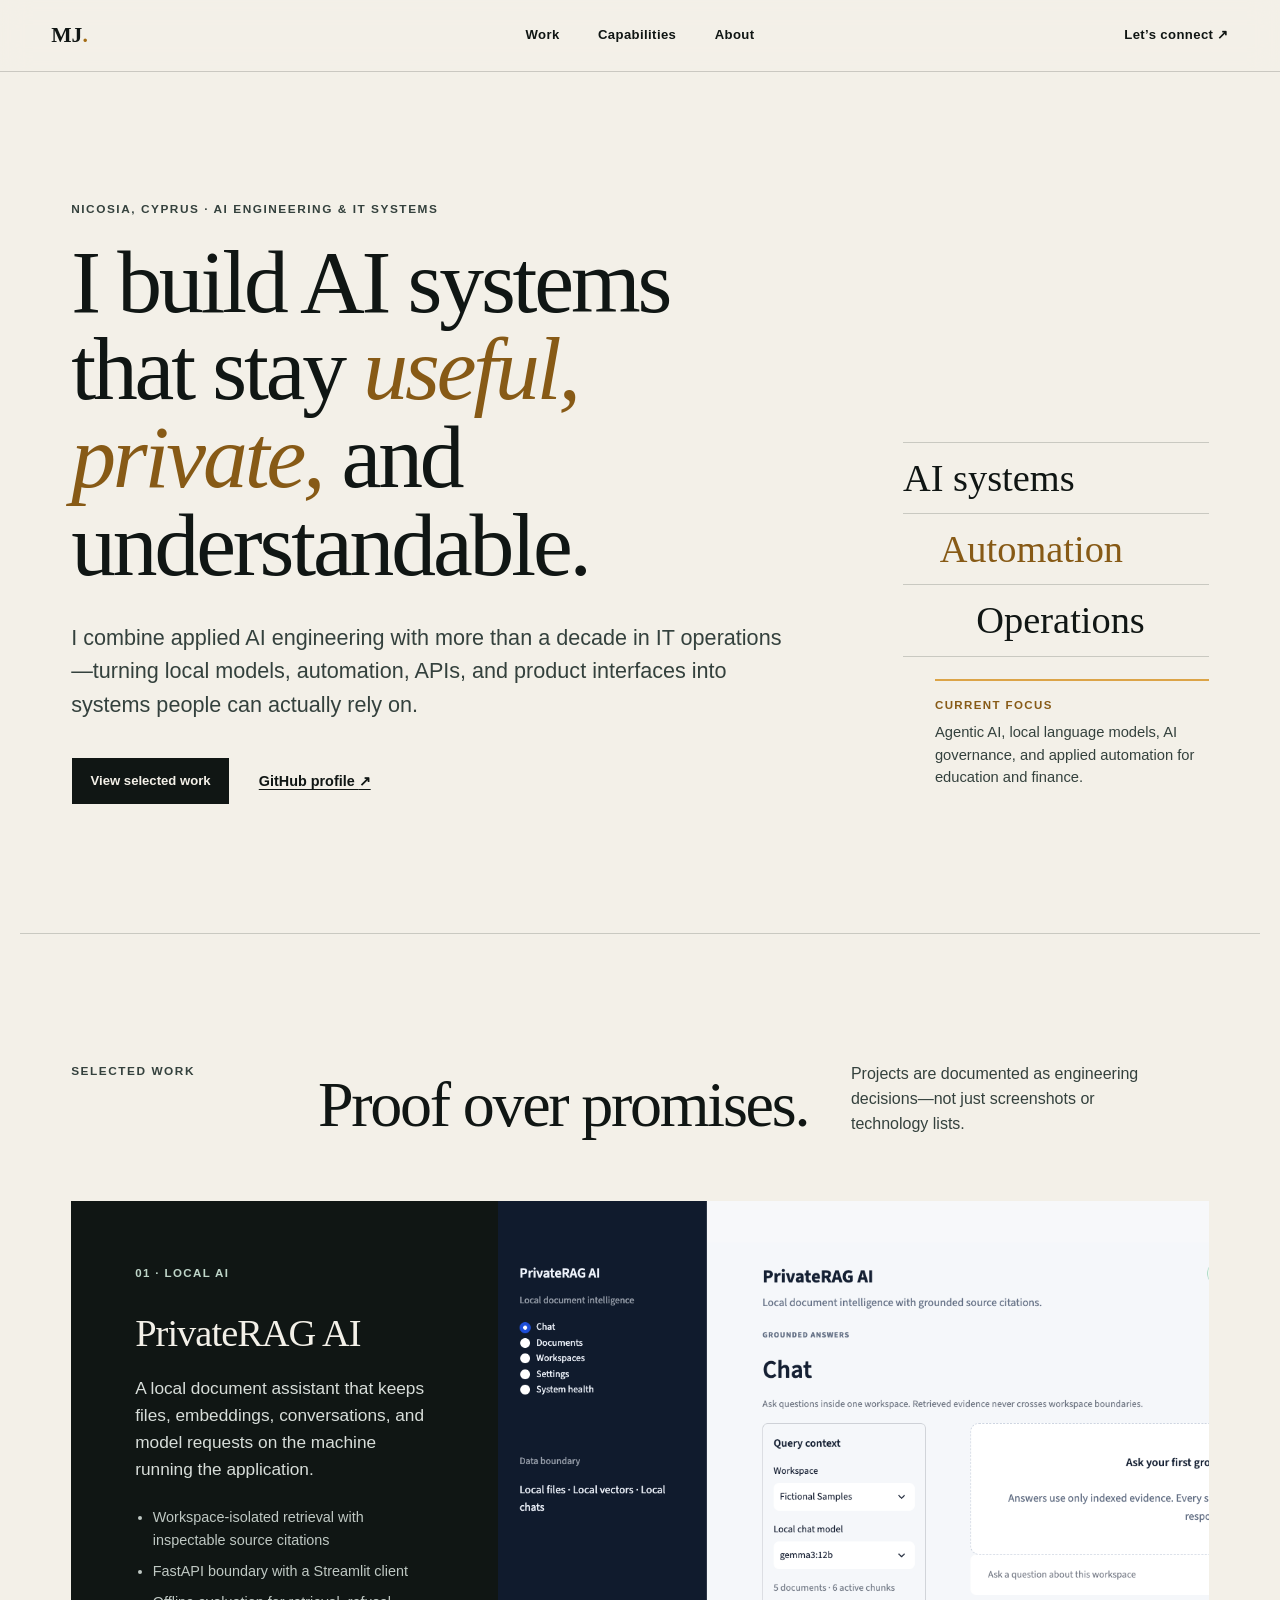
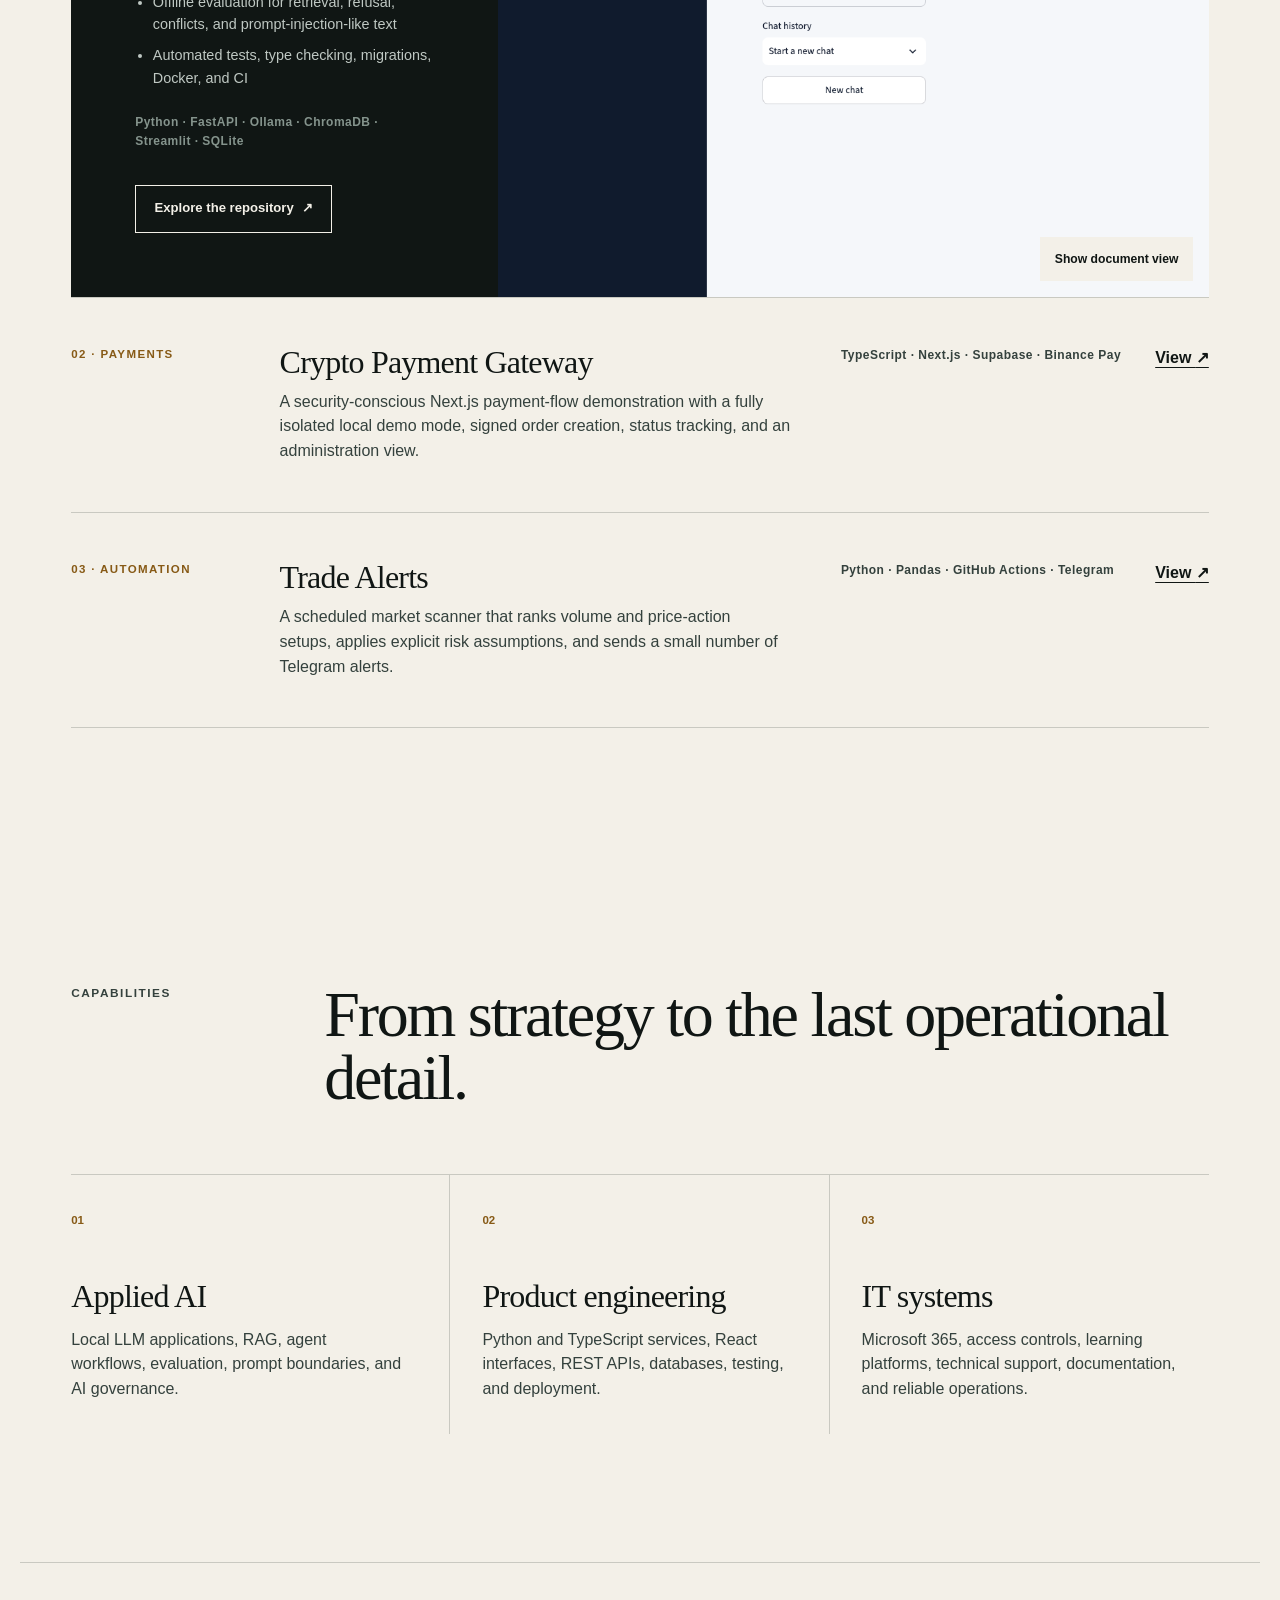
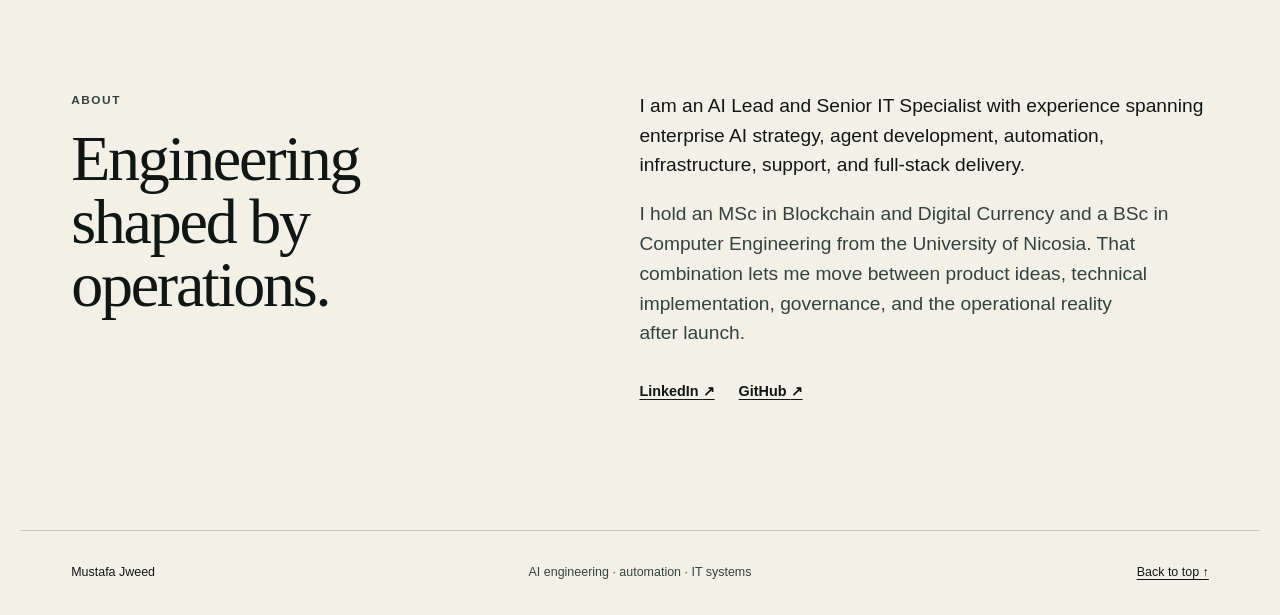
==== index.html @ 23b75ec5 "feat: launch AI engineering portfolio" ====
<!DOCTYPE html>
<html lang="en">
<head>
  <meta charset="utf-8">
  <meta name="viewport" content="width=device-width, initial-scale=1">
  <meta name="description" content="Mustafa Jweed builds private AI systems, workflow automation, and full-stack products from Nicosia, Cyprus.">
  <meta name="theme-color" content="#101614">
  <meta property="og:title" content="Mustafa Jweed — AI Engineer &amp; IT Systems Specialist">
  <meta property="og:description" content="Private AI systems, workflow automation, and dependable full-stack products.">
  <meta property="og:type" content="website">
  <meta property="og:url" content="https://itstofi.github.io/">
  <meta property="og:image" content="https://itstofi.github.io/assets/social-preview.png">
  <meta property="og:image:width" content="1200">
  <meta property="og:image:height" content="630">
  <meta property="og:image:alt" content="Mustafa Jweed portfolio introduction">
  <meta name="twitter:card" content="summary_large_image">
  <meta name="twitter:title" content="Mustafa Jweed — AI Engineer &amp; IT Systems Specialist">
  <meta name="twitter:description" content="Private AI systems, workflow automation, and dependable full-stack products.">
  <link rel="canonical" href="https://itstofi.github.io/">
  <title>Mustafa Jweed — AI Engineer &amp; IT Systems Specialist</title>
  <link rel="icon" href="assets/favicon.svg" type="image/svg+xml">
  <link rel="stylesheet" href="styles.css">
  <script src="script.js" defer></script>
</head>
<body>
  <a class="skip-link" href="#main">Skip to content</a>
  <header class="site-header" data-header>
    <a class="wordmark" href="#top" aria-label="MJ. — Mustafa Jweed, home">MJ<span>.</span></a>
    <nav aria-label="Primary navigation">
      <a href="#work">Work</a>
      <a href="#capabilities">Capabilities</a>
      <a href="#about">About</a>
    </nav>
    <a class="header-contact" href="https://www.linkedin.com/in/mustafajweed" target="_blank" rel="noreferrer">Let’s connect <span aria-hidden="true">↗</span></a>
  </header>

  <main id="main">
    <section class="hero" id="top" aria-labelledby="hero-title">
      <div class="hero-copy">
        <p class="eyebrow">Nicosia, Cyprus · AI engineering &amp; IT systems</p>
        <h1 id="hero-title">I build AI systems that stay <em>useful, private,</em> and understandable.</h1>
        <p class="hero-lede">I combine applied AI engineering with more than a decade in IT operations—turning local models, automation, APIs, and product interfaces into systems people can actually rely on.</p>
        <div class="hero-actions">
          <a class="button button-primary" href="#work">View selected work</a>
          <a class="text-link" href="https://github.com/itstofi" target="_blank" rel="noreferrer">GitHub profile <span aria-hidden="true">↗</span></a>
        </div>
      </div>
      <aside class="hero-aside" aria-label="Current focus">
        <div class="hero-mark" aria-hidden="true">
          <span>AI systems</span>
          <span>Automation</span>
          <span>Operations</span>
        </div>
        <div class="focus-copy">
          <p class="aside-label">Current focus</p>
          <p>Agentic AI, local language models, AI governance, and applied automation for education and finance.</p>
        </div>
      </aside>
    </section>

    <section class="work" id="work" aria-labelledby="work-title">
      <div class="section-heading">
        <p class="eyebrow">Selected work</p>
        <h2 id="work-title">Proof over promises.</h2>
        <p>Projects are documented as engineering decisions—not just screenshots or technology lists.</p>
      </div>

      <article class="featured-project">
        <div class="project-copy">
          <p class="project-index">01 · Local AI</p>
          <h3>PrivateRAG AI</h3>
          <p class="project-summary">A local document assistant that keeps files, embeddings, conversations, and model requests on the machine running the application.</p>
          <ul class="project-points">
            <li>Workspace-isolated retrieval with inspectable source citations</li>
            <li>FastAPI boundary with a Streamlit client</li>
            <li>Offline evaluation for retrieval, refusal, conflicts, and prompt-injection-like text</li>
            <li>Automated tests, type checking, migrations, Docker, and CI</li>
          </ul>
          <p class="stack">Python · FastAPI · Ollama · ChromaDB · Streamlit · SQLite</p>
          <a class="button button-light" href="https://github.com/itstofi/PrivateRAG-AI" target="_blank" rel="noreferrer">Explore the repository <span aria-hidden="true">↗</span></a>
        </div>
        <div class="project-visual">
          <img src="assets/private-rag-workspaces.png" alt="PrivateRAG AI workspace interface showing local status and indexed documents" width="1440" height="1000">
          <button class="visual-toggle" type="button" data-visual-toggle aria-pressed="false">Show document view</button>
        </div>
      </article>

      <div class="project-list">
        <article class="project-row">
          <p class="project-index">02 · Payments</p>
          <div>
            <h3>Crypto Payment Gateway</h3>
            <p>A security-conscious Next.js payment-flow demonstration with a fully isolated local demo mode, signed order creation, status tracking, and an administration view.</p>
          </div>
          <p class="stack">TypeScript · Next.js · Supabase · Binance Pay</p>
          <a href="https://github.com/itstofi/crypto-payment-gateway" target="_blank" rel="noreferrer" aria-label="View Crypto Payment Gateway on GitHub">View <span aria-hidden="true">↗</span></a>
        </article>
        <article class="project-row">
          <p class="project-index">03 · Automation</p>
          <div>
            <h3>Trade Alerts</h3>
            <p>A scheduled market scanner that ranks volume and price-action setups, applies explicit risk assumptions, and sends a small number of Telegram alerts.</p>
          </div>
          <p class="stack">Python · Pandas · GitHub Actions · Telegram</p>
          <a href="https://github.com/itstofi/trade-alerts" target="_blank" rel="noreferrer" aria-label="View Trade Alerts on GitHub">View <span aria-hidden="true">↗</span></a>
        </article>
      </div>
    </section>

    <section class="capabilities" id="capabilities" aria-labelledby="capabilities-title">
      <div class="section-heading">
        <p class="eyebrow">Capabilities</p>
        <h2 id="capabilities-title">From strategy to the last operational detail.</h2>
      </div>
      <div class="capability-columns">
        <div>
          <span>01</span>
          <h3>Applied AI</h3>
          <p>Local LLM applications, RAG, agent workflows, evaluation, prompt boundaries, and AI governance.</p>
        </div>
        <div>
          <span>02</span>
          <h3>Product engineering</h3>
          <p>Python and TypeScript services, React interfaces, REST APIs, databases, testing, and deployment.</p>
        </div>
        <div>
          <span>03</span>
          <h3>IT systems</h3>
          <p>Microsoft 365, access controls, learning platforms, technical support, documentation, and reliable operations.</p>
        </div>
      </div>
    </section>

    <section class="about" id="about" aria-labelledby="about-title">
      <div>
        <p class="eyebrow">About</p>
        <h2 id="about-title">Engineering shaped by operations.</h2>
      </div>
      <div class="about-copy">
        <p>I am an AI Lead and Senior IT Specialist with experience spanning enterprise AI strategy, agent development, automation, infrastructure, support, and full-stack delivery.</p>
        <p>I hold an MSc in Blockchain and Digital Currency and a BSc in Computer Engineering from the University of Nicosia. That combination lets me move between product ideas, technical implementation, governance, and the operational reality after launch.</p>
        <div class="about-links">
          <a href="https://www.linkedin.com/in/mustafajweed" target="_blank" rel="noreferrer">LinkedIn <span aria-hidden="true">↗</span></a>
          <a href="https://github.com/itstofi" target="_blank" rel="noreferrer">GitHub <span aria-hidden="true">↗</span></a>
        </div>
      </div>
    </section>
  </main>

  <footer>
    <p>Mustafa Jweed</p>
    <p>AI engineering · automation · IT systems</p>
    <a href="#top">Back to top ↑</a>
  </footer>
</body>
</html>
---- styles.css ----
:root {
  --ink: #101614;
  --ink-soft: #34413d;
  --paper: #f3f0e8;
  --paper-deep: #e7e1d4;
  --accent: #dca447;
  --mint: #bed5c8;
  --line: rgba(16, 22, 20, 0.18);
  --serif: Charter, "Iowan Old Style", "Palatino Linotype", Georgia, serif;
  --sans: "Avenir Next", Avenir, "Segoe UI", sans-serif;
  --max: 1240px;
  --pad: clamp(1.25rem, 4vw, 4rem);
}

* { box-sizing: border-box; }
html { scroll-behavior: smooth; }
body {
  margin: 0;
  color: var(--ink);
  background: var(--paper);
  font-family: var(--sans);
  font-size: 16px;
  line-height: 1.55;
  -webkit-font-smoothing: antialiased;
}
img { display: block; max-width: 100%; }
a { color: inherit; text-underline-offset: 0.22em; }
button, a { -webkit-tap-highlight-color: transparent; }
:focus-visible { outline: 3px solid var(--accent); outline-offset: 4px; }

.skip-link {
  position: fixed;
  left: 1rem;
  top: -5rem;
  z-index: 100;
  padding: 0.8rem 1rem;
  background: var(--paper);
  border: 2px solid var(--ink);
}
.skip-link:focus { top: 1rem; }

.site-header {
  position: sticky;
  top: 0;
  z-index: 20;
  width: 100%;
  min-height: 72px;
  display: grid;
  grid-template-columns: 1fr auto 1fr;
  align-items: center;
  gap: 2rem;
  padding: 0 var(--pad);
  background: color-mix(in srgb, var(--paper) 92%, transparent);
  border-bottom: 1px solid var(--line);
  backdrop-filter: blur(14px);
  transition: box-shadow 180ms ease;
}
.site-header.is-scrolled { box-shadow: 0 8px 28px rgba(16, 22, 20, 0.08); }
.wordmark {
  justify-self: start;
  font-family: var(--serif);
  font-size: 1.35rem;
  font-weight: 700;
  text-decoration: none;
}
.wordmark span { color: #a36b13; }
.site-header nav { display: flex; gap: clamp(1rem, 3vw, 2.5rem); }
.site-header nav a, .header-contact {
  font-size: 0.82rem;
  font-weight: 650;
  letter-spacing: 0.03em;
  text-decoration: none;
}
.site-header nav a:hover, .header-contact:hover { text-decoration: underline; }
.header-contact { justify-self: end; }

main { overflow: hidden; }
.hero, .work, .capabilities, .about, footer {
  width: min(100%, var(--max));
  margin-inline: auto;
  padding-inline: var(--pad);
}
.hero {
  min-height: calc(100vh - 72px);
  display: grid;
  grid-template-columns: minmax(0, 1.55fr) minmax(280px, 0.65fr);
  gap: clamp(3rem, 8vw, 8rem);
  align-items: center;
  padding-block: clamp(5rem, 10vw, 9rem);
}
.eyebrow {
  margin: 0 0 1.2rem;
  color: var(--ink-soft);
  font-size: 0.74rem;
  font-weight: 700;
  letter-spacing: 0.13em;
  text-transform: uppercase;
}
h1, h2, h3, p { text-wrap: pretty; }
h1, h2 {
  margin: 0;
  font-family: var(--serif);
  font-weight: 500;
  letter-spacing: -0.035em;
  line-height: 0.98;
}
h1 { max-width: 920px; font-size: clamp(3.25rem, 7vw, 7rem); }
h1 em { color: #875a16; font-weight: 500; }
.hero-lede {
  max-width: 720px;
  margin: 2rem 0 0;
  color: var(--ink-soft);
  font-size: clamp(1.08rem, 2vw, 1.35rem);
}
.hero-actions { display: flex; align-items: center; gap: 1.8rem; margin-top: 2.25rem; }
.button {
  min-height: 48px;
  display: inline-flex;
  align-items: center;
  justify-content: center;
  gap: 0.5rem;
  padding: 0.75rem 1.15rem;
  border: 1px solid currentColor;
  font-size: 0.82rem;
  font-weight: 700;
  text-decoration: none;
  transition: transform 160ms ease, background 160ms ease;
}
.button:hover { transform: translateY(-2px); }
.button-primary { color: var(--paper); background: var(--ink); }
.button-primary:hover { background: #27342f; }
.text-link { font-size: 0.9rem; font-weight: 650; }
.hero-aside { align-self: end; padding-bottom: 1rem; }
.hero-mark {
  display: grid;
  border-top: 1px solid var(--line);
}
.hero-mark span {
  display: block;
  padding: 1rem 0;
  border-bottom: 1px solid var(--line);
  font-family: var(--serif);
  font-size: clamp(1.7rem, 3vw, 2.8rem);
  line-height: 1;
}
.hero-mark span:nth-child(2) { padding-left: 12%; color: #875a16; }
.hero-mark span:nth-child(3) { padding-left: 24%; }
.focus-copy { margin: 1.4rem 0 0 clamp(0rem, 3vw, 2rem); padding-top: 1rem; border-top: 2px solid var(--accent); }
.aside-label { margin: 0 0 0.35rem; color: #875a16; font-size: 0.72rem; font-weight: 750; text-transform: uppercase; letter-spacing: 0.12em; }
.hero-aside p:last-child { margin: 0; color: var(--ink-soft); font-size: 0.92rem; }

.work {
  padding-block: clamp(6rem, 10vw, 10rem);
  border-top: 1px solid var(--line);
}
.section-heading { display: grid; grid-template-columns: 0.6fr 1.4fr 1fr; gap: 2rem; align-items: end; margin-bottom: 4rem; }
.section-heading .eyebrow { align-self: start; }
h2 { font-size: clamp(2.7rem, 5vw, 5rem); }
.section-heading > p:last-child { margin: 0; color: var(--ink-soft); }
.featured-project {
  display: grid;
  grid-template-columns: minmax(300px, 0.75fr) minmax(0, 1.25fr);
  gap: 0;
  color: var(--paper);
  background: var(--ink);
}
.project-copy { padding: clamp(2rem, 5vw, 4.5rem); }
.project-index { margin: 0 0 2rem; color: var(--mint); font-size: 0.72rem; font-weight: 750; letter-spacing: 0.12em; text-transform: uppercase; }
.project-copy h3, .project-row h3, .capability-columns h3 {
  margin: 0;
  font-family: var(--serif);
  font-size: clamp(2rem, 3vw, 3.5rem);
  line-height: 1;
  font-weight: 500;
  letter-spacing: -0.025em;
}
.project-summary { margin: 1.4rem 0; font-size: 1.08rem; color: #d7ddd9; }
.project-points { margin: 1.5rem 0; padding-left: 1.1rem; color: #bfc8c3; font-size: 0.9rem; }
.project-points li + li { margin-top: 0.55rem; }
.stack { color: #85948d; font-size: 0.75rem; font-weight: 700; letter-spacing: 0.04em; }
.button-light { margin-top: 1.4rem; color: var(--paper); }
.project-visual { position: relative; min-height: 620px; overflow: hidden; background: #202c28; }
.project-visual img { position: absolute; inset: 0; width: 100%; height: 100%; object-fit: cover; object-position: left top; transition: opacity 180ms ease; }
.visual-toggle {
  position: absolute;
  right: 1rem;
  bottom: 1rem;
  min-height: 44px;
  padding: 0.65rem 0.9rem;
  color: var(--ink);
  background: var(--paper);
  border: 0;
  font: 700 0.76rem var(--sans);
  cursor: pointer;
}
.project-list { border-bottom: 1px solid var(--line); }
.project-row {
  display: grid;
  grid-template-columns: 0.5fr 1.5fr 0.8fr auto;
  gap: 2rem;
  align-items: start;
  padding: 3rem 0;
  border-top: 1px solid var(--line);
}
.project-row .project-index { margin: 0; color: #875a16; }
.project-row h3 { font-size: clamp(1.7rem, 2.5vw, 2.6rem); }
.project-row div p { max-width: 650px; margin: 0.75rem 0 0; color: var(--ink-soft); }
.project-row .stack { margin: 0; color: var(--ink-soft); }
.project-row > a { font-weight: 700; }

.capabilities { padding-block: clamp(6rem, 10vw, 10rem); }
.capabilities .section-heading { grid-template-columns: 0.6fr 2.4fr; }
.capability-columns { display: grid; grid-template-columns: repeat(3, 1fr); border-top: 1px solid var(--line); }
.capability-columns > div { padding: 2rem 2rem 1rem 0; border-right: 1px solid var(--line); }
.capability-columns > div + div { padding-left: 2rem; }
.capability-columns > div:last-child { border-right: 0; }
.capability-columns span { color: #875a16; font-size: 0.72rem; font-weight: 750; }
.capability-columns h3 { margin-top: 3rem; font-size: 2rem; }
.capability-columns p { color: var(--ink-soft); }

.about {
  display: grid;
  grid-template-columns: 0.9fr 1.1fr;
  gap: clamp(3rem, 8vw, 8rem);
  padding-block: clamp(6rem, 10vw, 10rem);
  border-top: 1px solid var(--line);
}
.about-copy { max-width: 680px; font-size: clamp(1.05rem, 1.5vw, 1.25rem); }
.about-copy p { margin-top: 0; }
.about-copy p + p { color: var(--ink-soft); }
.about-links { display: flex; gap: 1.5rem; margin-top: 2rem; font-size: 0.9rem; font-weight: 700; }

footer {
  display: grid;
  grid-template-columns: 1fr auto 1fr;
  align-items: center;
  gap: 1rem;
  padding-block: 2rem;
  border-top: 1px solid var(--line);
  font-size: 0.78rem;
}
footer p { margin: 0; }
footer p:nth-child(2) { color: var(--ink-soft); }
footer a { justify-self: end; }

@media (max-width: 900px) {
  .site-header { grid-template-columns: 1fr; }
  .wordmark, .header-contact { display: none; }
  .site-header nav {
    position: static;
    min-height: 58px;
    display: flex;
    align-items: center;
    justify-content: space-around;
    gap: 0;
    padding: 0.5rem 0;
  }
  .site-header nav a { min-height: 44px; display: inline-flex; align-items: center; padding: 0 0.75rem; }
  .hero { grid-template-columns: 1fr; min-height: auto; }
  .hero-aside { display: grid; grid-template-columns: minmax(220px, 0.9fr) minmax(260px, 1.1fr); align-items: end; gap: 2rem; }
  .focus-copy { margin: 0; }
  .section-heading { grid-template-columns: 1fr; }
  .featured-project { grid-template-columns: 1fr; }
  .project-visual { min-height: 480px; }
  .project-row { grid-template-columns: 0.35fr 1.65fr auto; }
  .project-row .stack { grid-column: 2; }
  .capabilities .section-heading { grid-template-columns: 1fr; }
  .capability-columns { grid-template-columns: 1fr; }
  .capability-columns > div, .capability-columns > div + div { padding: 2rem 0; border-right: 0; border-bottom: 1px solid var(--line); }
  .capability-columns h3 { margin-top: 1rem; }
  .about { grid-template-columns: 1fr; }
}

@media (max-width: 600px) {
  .site-header { min-height: 64px; }
  .hero { padding-top: 4rem; }
  h1 { font-size: clamp(3rem, 15vw, 4.4rem); }
  .hero-actions { align-items: flex-start; flex-direction: column; }
  .hero-aside { grid-template-columns: 1fr; gap: 1.5rem; }
  .hero-mark span { font-size: 2rem; }
  .focus-copy { margin-left: 0; }
  .project-visual { min-height: 330px; }
  .project-row { grid-template-columns: 1fr auto; gap: 1rem; }
  .project-row .project-index, .project-row .stack { grid-column: 1 / -1; }
  .project-row > div { grid-column: 1 / -1; }
  footer { grid-template-columns: 1fr auto; }
  footer p:nth-child(2) { display: none; }
}

@media (prefers-reduced-motion: reduce) {
  html { scroll-behavior: auto; }
  *, *::before, *::after { animation-duration: 0.01ms !important; transition-duration: 0.01ms !important; }
}
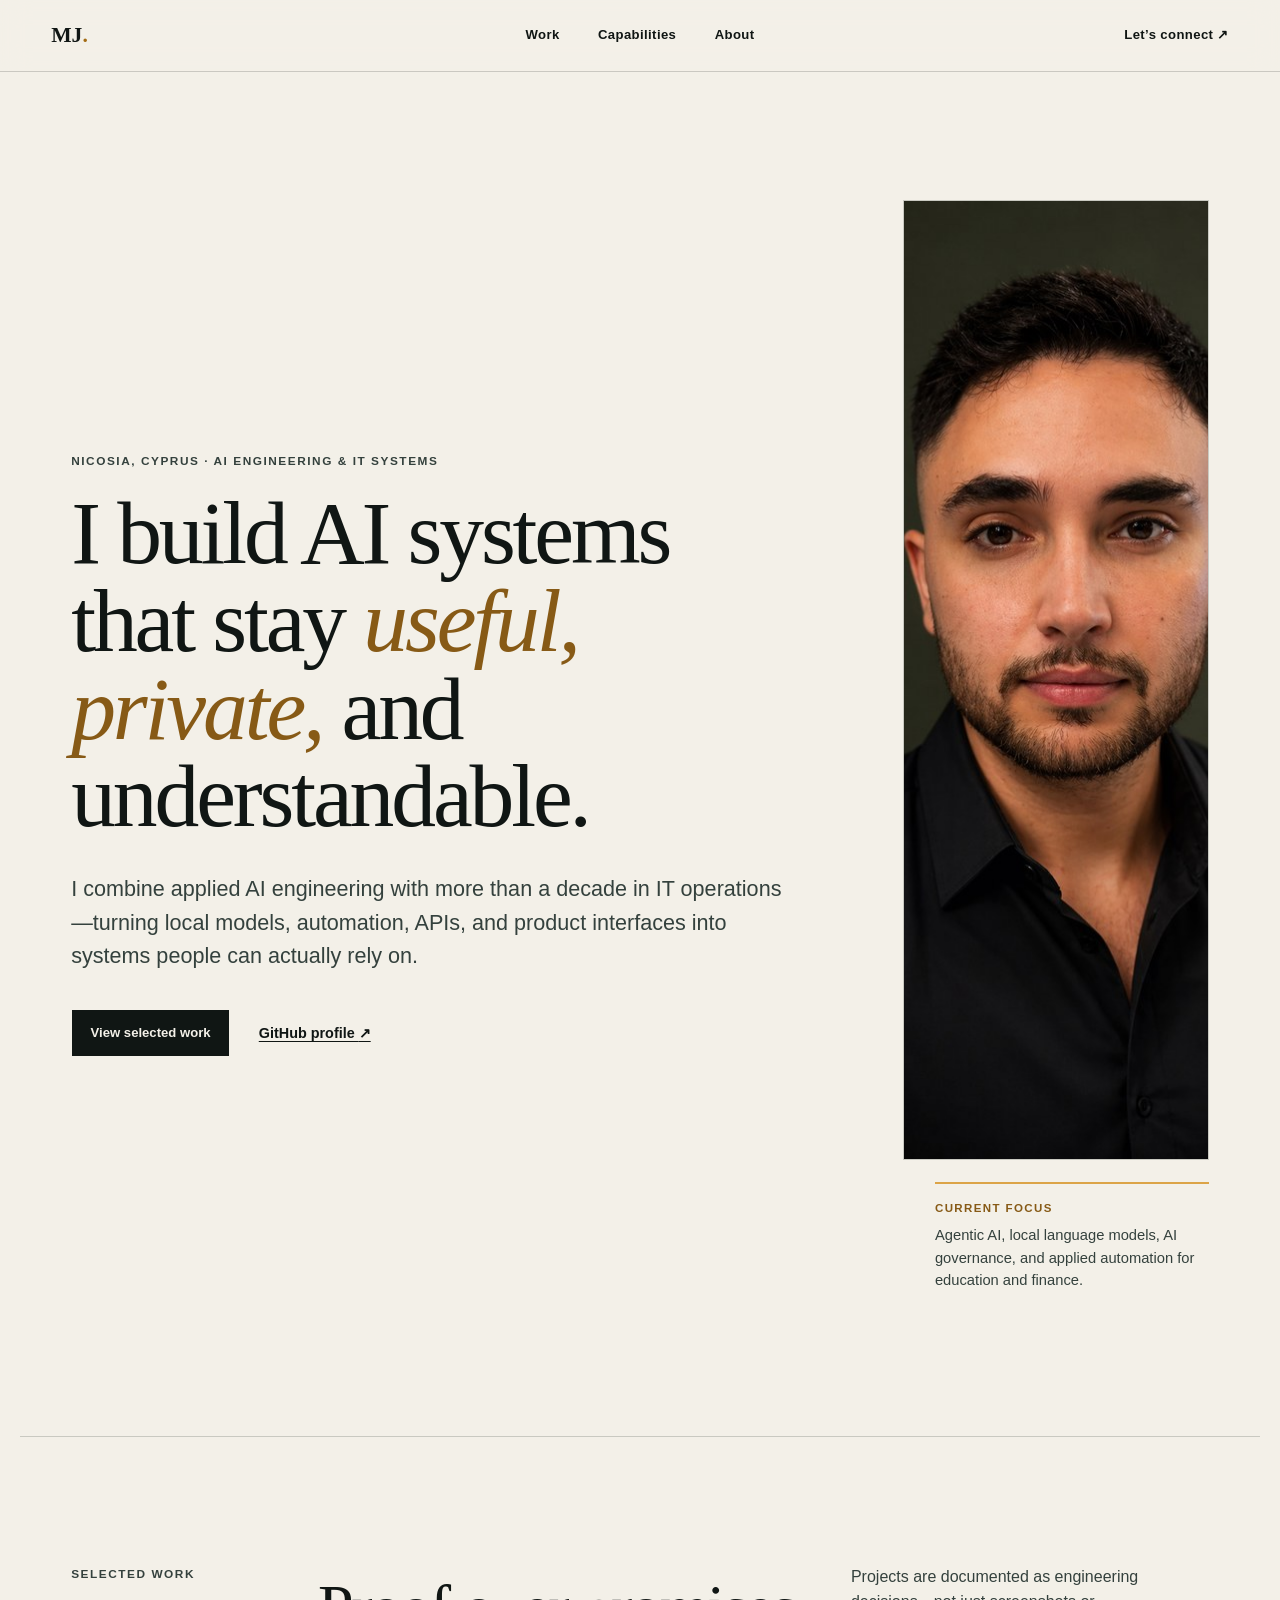
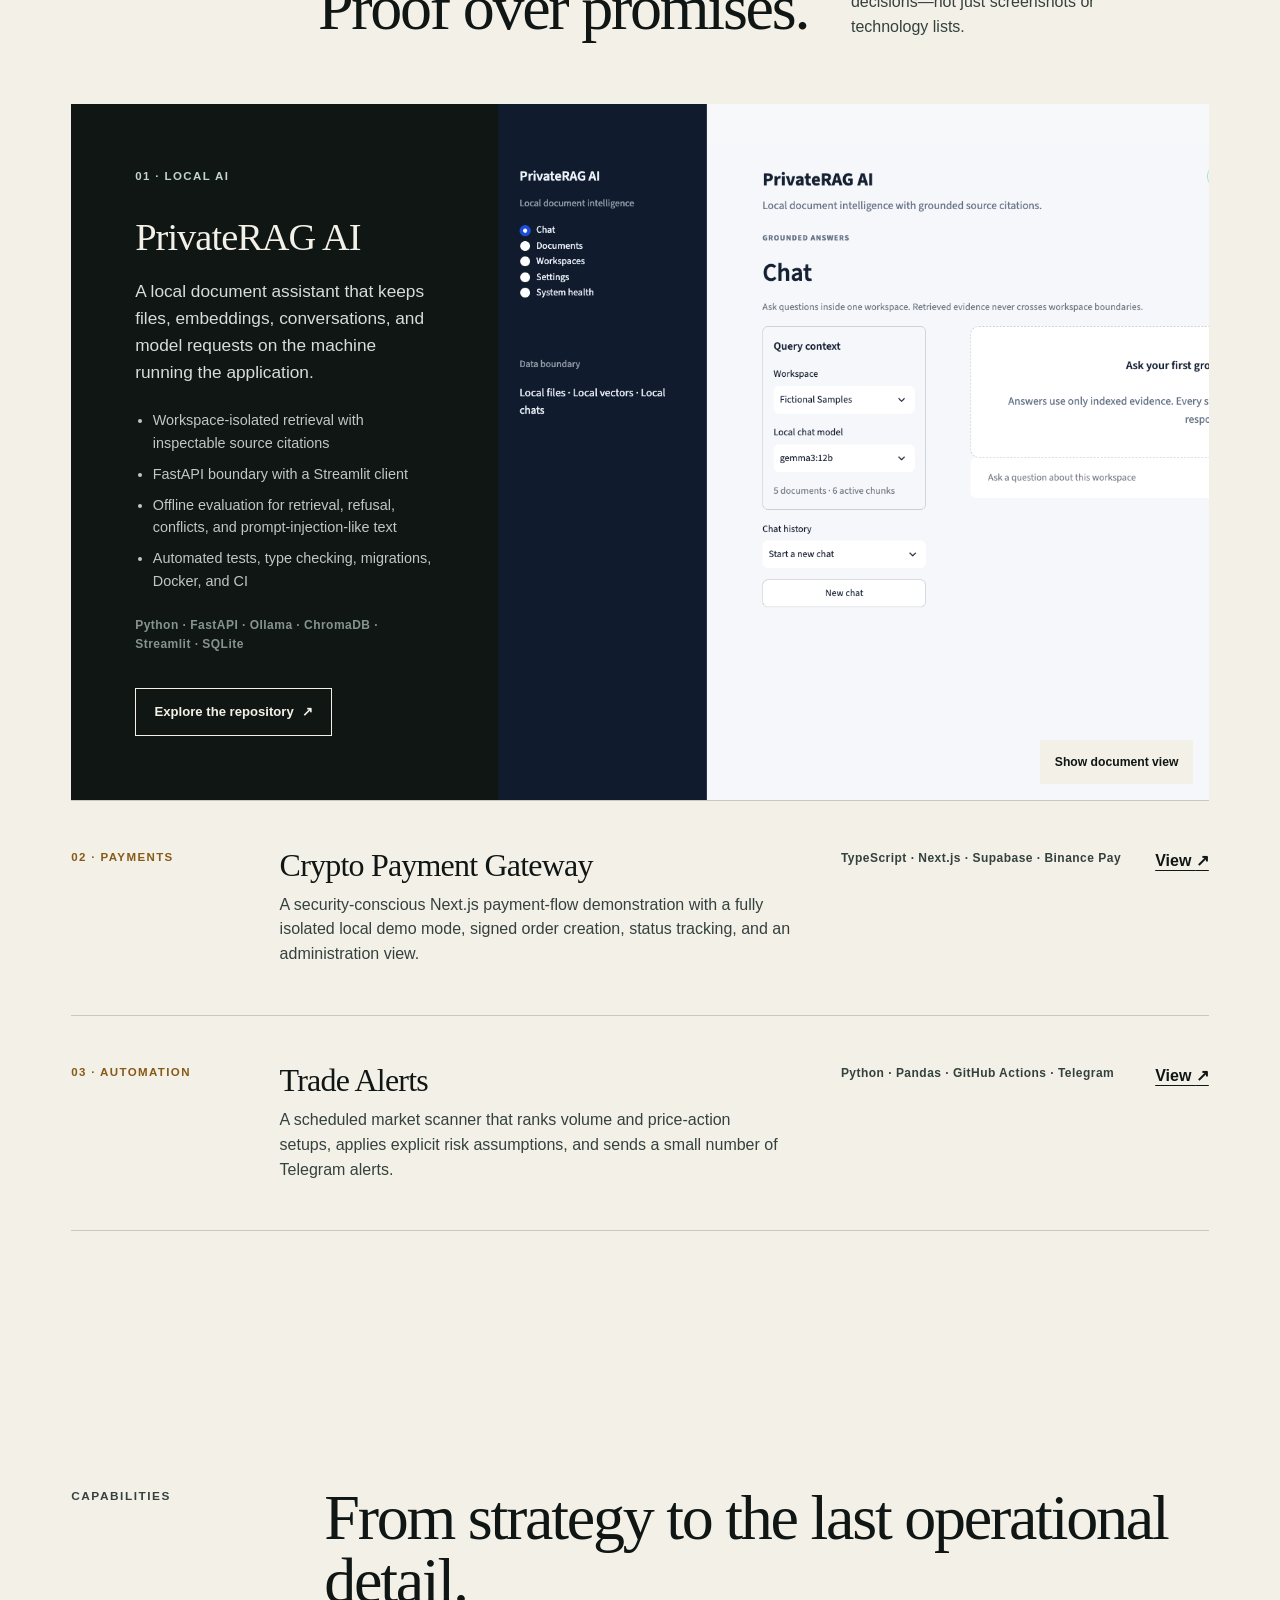
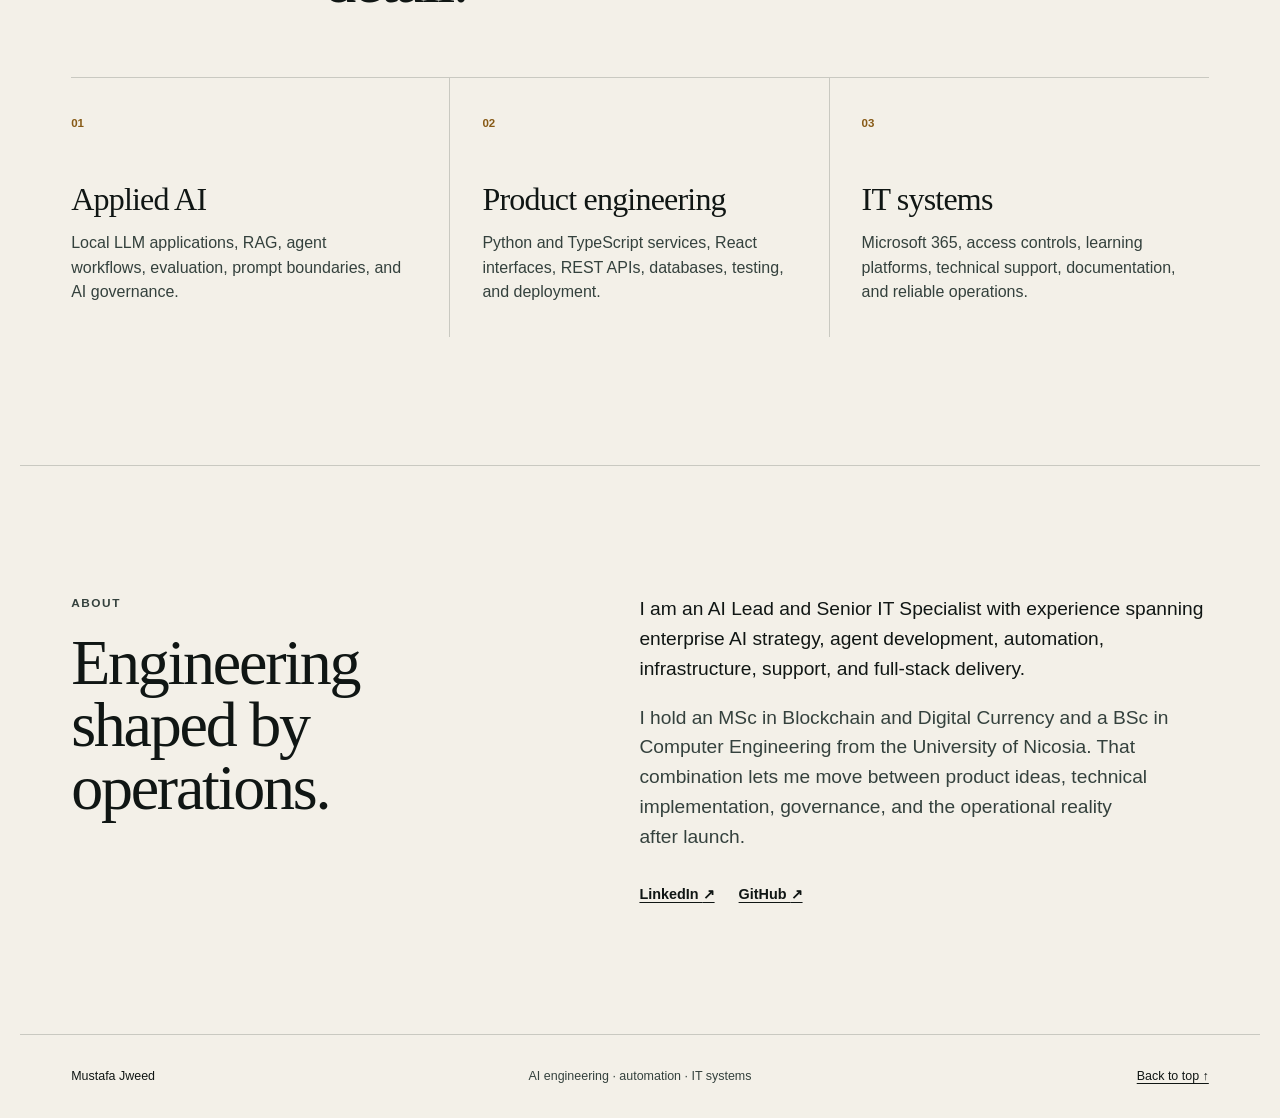
==== commit e3b25efd: "feat: add professional profile portrait" ====
--- a/index.html
+++ b/index.html
@@ -45,12 +45,8 @@
           <a class="text-link" href="https://github.com/itstofi" target="_blank" rel="noreferrer">GitHub profile <span aria-hidden="true">↗</span></a>
         </div>
       </div>
-      <aside class="hero-aside" aria-label="Current focus">
-        <div class="hero-mark" aria-hidden="true">
-          <span>AI systems</span>
-          <span>Automation</span>
-          <span>Operations</span>
-        </div>
+      <aside class="hero-aside" aria-label="Portrait and current focus">
+        <img class="hero-portrait" src="assets/mustafa-jweed-portrait.jpg" alt="Portrait of Mustafa Jweed" width="720" height="960">
         <div class="focus-copy">
           <p class="aside-label">Current focus</p>
           <p>Agentic AI, local language models, AI governance, and applied automation for education and finance.</p>
@@ -80,8 +76,8 @@
           <a class="button button-light" href="https://github.com/itstofi/PrivateRAG-AI" target="_blank" rel="noreferrer">Explore the repository <span aria-hidden="true">↗</span></a>
         </div>
         <div class="project-visual">
-          <img src="assets/private-rag-workspaces.png" alt="PrivateRAG AI workspace interface showing local status and indexed documents" width="1440" height="1000">
-          <button class="visual-toggle" type="button" data-visual-toggle aria-pressed="false">Show document view</button>
+          <img src="assets/private-rag-workspaces.png" alt="PrivateRAG AI Chat screen with workspace and local model selectors" width="1440" height="1000">
+          <button class="visual-toggle" type="button" data-visual-toggle data-view="chat">Show document view</button>
         </div>
       </article>
 
--- a/styles.css
+++ b/styles.css
@@ -26,7 +26,11 @@
 img { display: block; max-width: 100%; }
 a { color: inherit; text-underline-offset: 0.22em; }
 button, a { -webkit-tap-highlight-color: transparent; }
-:focus-visible { outline: 3px solid var(--accent); outline-offset: 4px; }
+:focus-visible {
+  outline: 3px solid #6b4512;
+  outline-offset: 3px;
+  box-shadow: 0 0 0 6px var(--paper);
+}
 
 .skip-link {
   position: fixed;
@@ -131,20 +135,13 @@
 .button-primary:hover { background: #27342f; }
 .text-link { font-size: 0.9rem; font-weight: 650; }
 .hero-aside { align-self: end; padding-bottom: 1rem; }
-.hero-mark {
-  display: grid;
-  border-top: 1px solid var(--line);
-}
-.hero-mark span {
-  display: block;
-  padding: 1rem 0;
-  border-bottom: 1px solid var(--line);
-  font-family: var(--serif);
-  font-size: clamp(1.7rem, 3vw, 2.8rem);
-  line-height: 1;
-}
-.hero-mark span:nth-child(2) { padding-left: 12%; color: #875a16; }
-.hero-mark span:nth-child(3) { padding-left: 24%; }
+.hero-portrait {
+  width: 100%;
+  aspect-ratio: 3 / 4;
+  object-fit: cover;
+  object-position: center top;
+  border: 1px solid var(--line);
+}
 .focus-copy { margin: 1.4rem 0 0 clamp(0rem, 3vw, 2rem); padding-top: 1rem; border-top: 2px solid var(--accent); }
 .aside-label { margin: 0 0 0.35rem; color: #875a16; font-size: 0.72rem; font-weight: 750; text-transform: uppercase; letter-spacing: 0.12em; }
 .hero-aside p:last-child { margin: 0; color: var(--ink-soft); font-size: 0.92rem; }
@@ -277,7 +274,6 @@
   h1 { font-size: clamp(3rem, 15vw, 4.4rem); }
   .hero-actions { align-items: flex-start; flex-direction: column; }
   .hero-aside { grid-template-columns: 1fr; gap: 1.5rem; }
-  .hero-mark span { font-size: 2rem; }
   .focus-copy { margin-left: 0; }
   .project-visual { min-height: 330px; }
   .project-row { grid-template-columns: 1fr auto; gap: 1rem; }
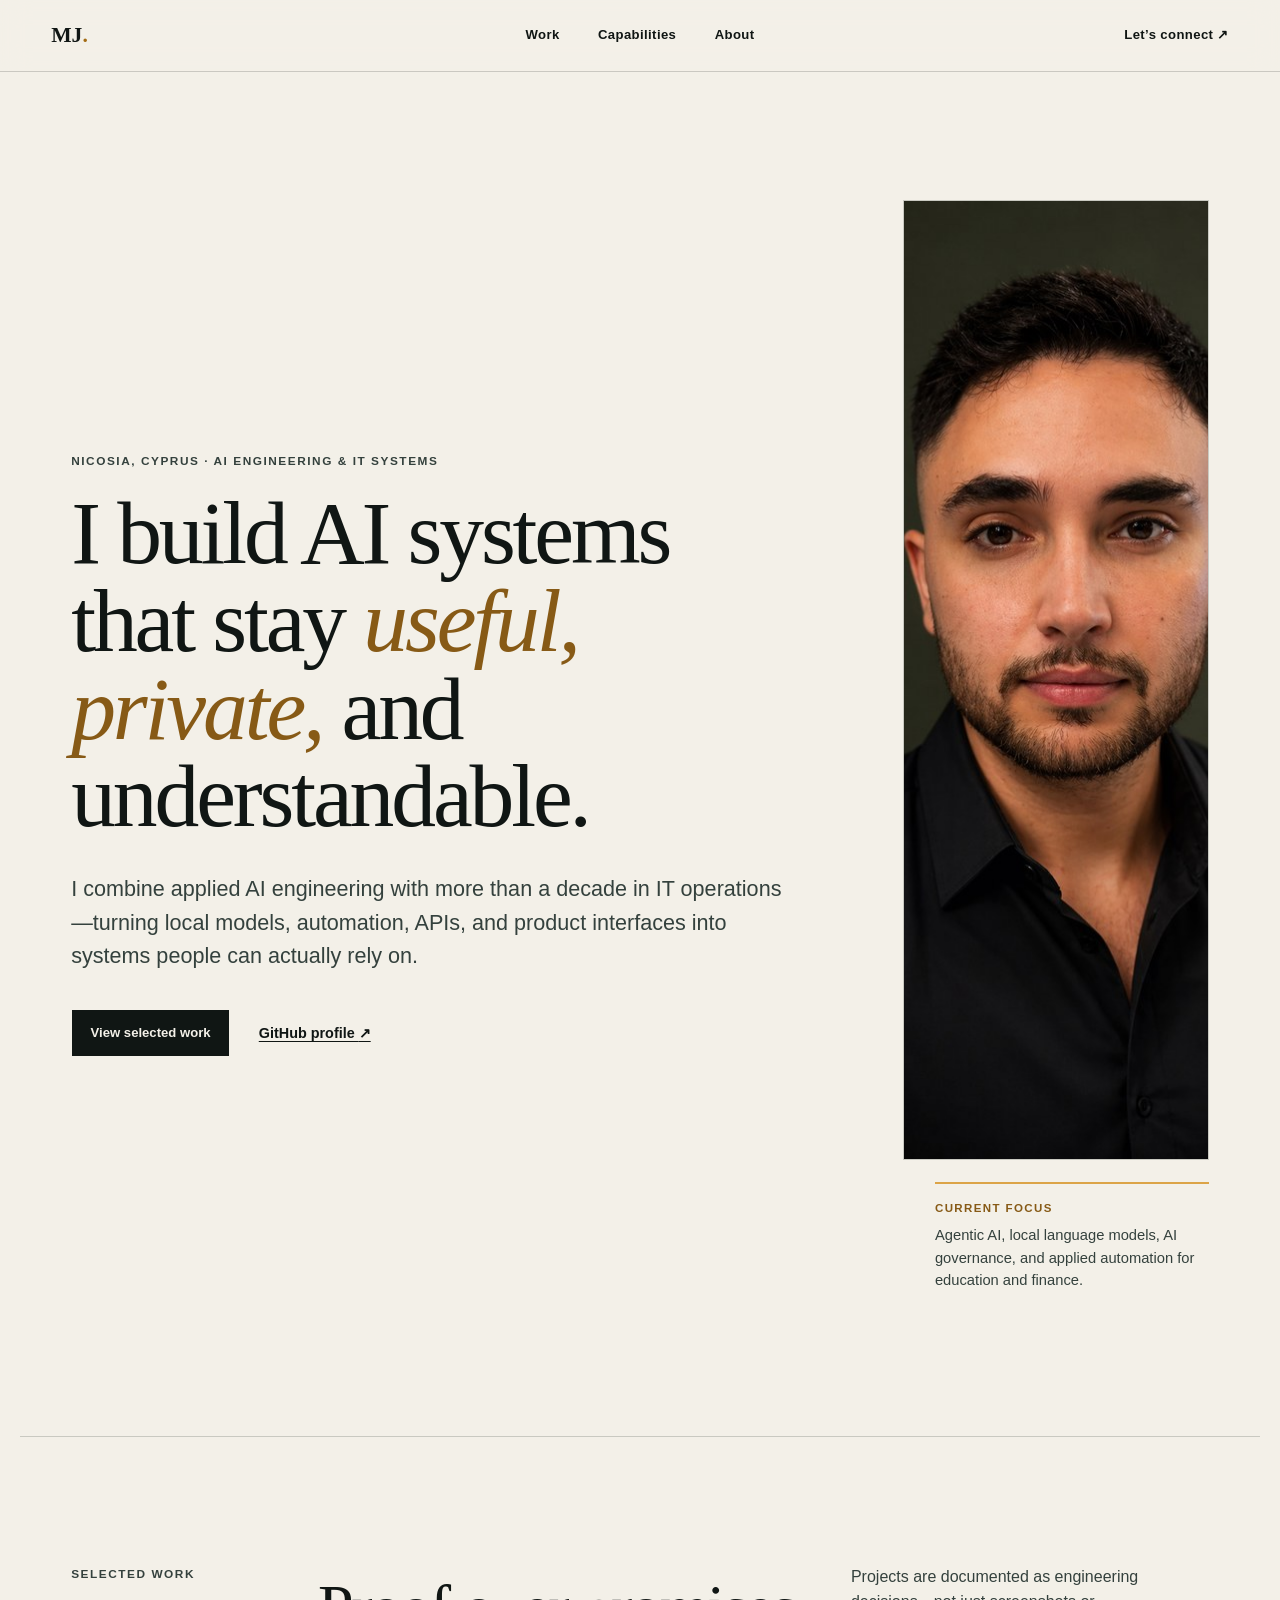
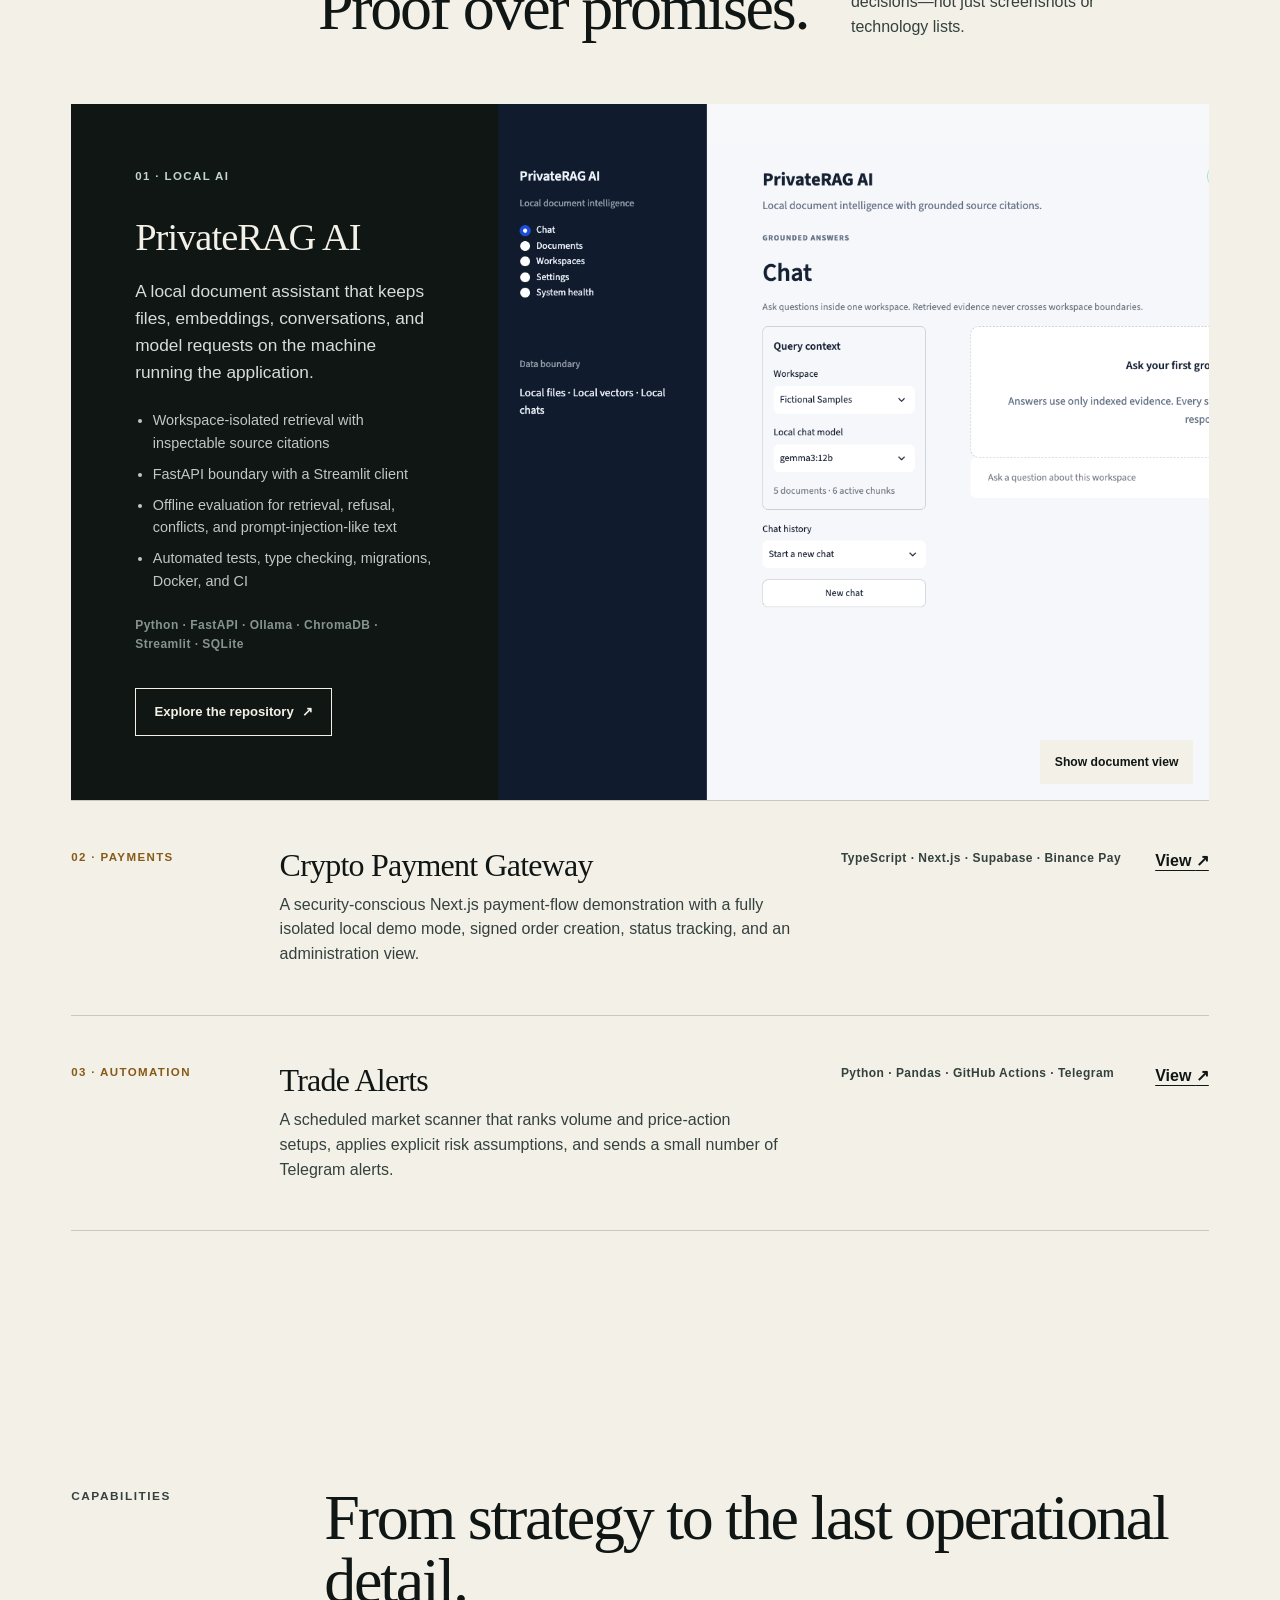
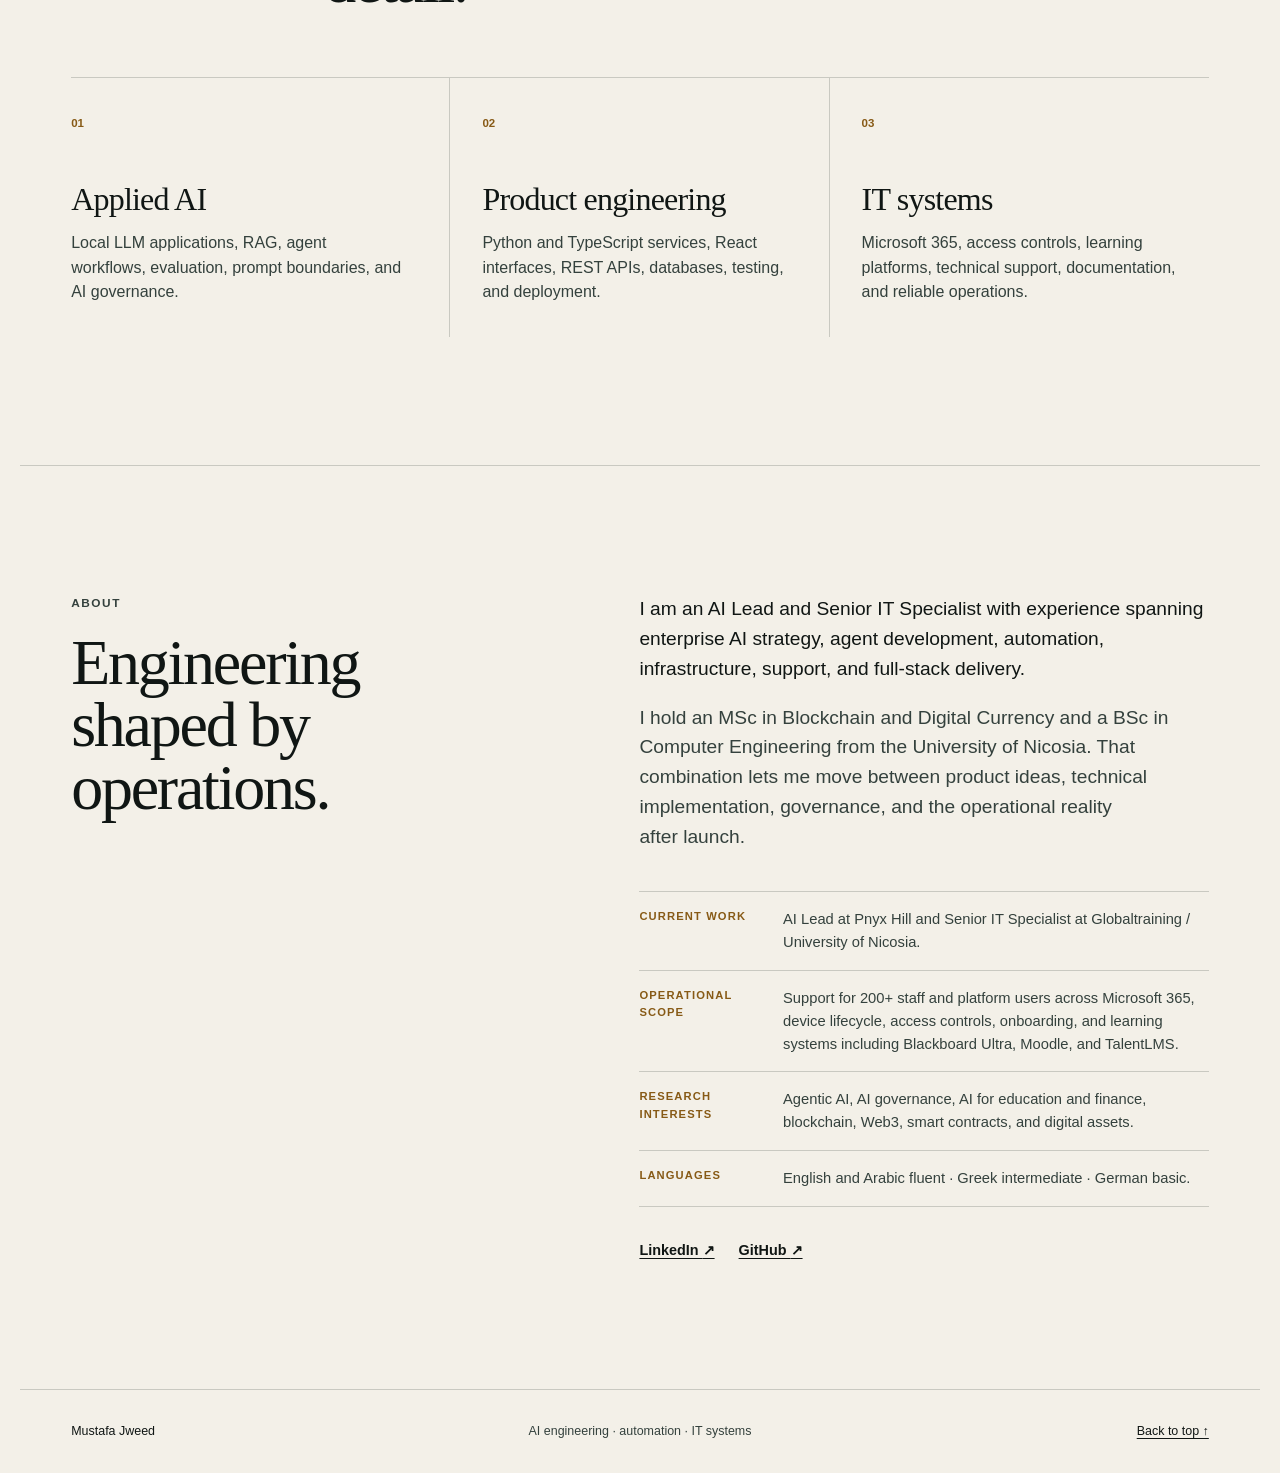
==== commit 018b9602: "docs: add verified experience and research profile" ====
--- a/index.html
+++ b/index.html
@@ -135,6 +135,24 @@
       <div class="about-copy">
         <p>I am an AI Lead and Senior IT Specialist with experience spanning enterprise AI strategy, agent development, automation, infrastructure, support, and full-stack delivery.</p>
         <p>I hold an MSc in Blockchain and Digital Currency and a BSc in Computer Engineering from the University of Nicosia. That combination lets me move between product ideas, technical implementation, governance, and the operational reality after launch.</p>
+        <dl class="profile-details">
+          <div>
+            <dt>Current work</dt>
+            <dd>AI Lead at Pnyx Hill and Senior IT Specialist at Globaltraining / University of Nicosia.</dd>
+          </div>
+          <div>
+            <dt>Operational scope</dt>
+            <dd>Support for 200+ staff and platform users across Microsoft 365, device lifecycle, access controls, onboarding, and learning systems including Blackboard Ultra, Moodle, and TalentLMS.</dd>
+          </div>
+          <div>
+            <dt>Research interests</dt>
+            <dd>Agentic AI, AI governance, AI for education and finance, blockchain, Web3, smart contracts, and digital assets.</dd>
+          </div>
+          <div>
+            <dt>Languages</dt>
+            <dd>English and Arabic fluent · Greek intermediate · German basic.</dd>
+          </div>
+        </dl>
         <div class="about-links">
           <a href="https://www.linkedin.com/in/mustafajweed" target="_blank" rel="noreferrer">LinkedIn <span aria-hidden="true">↗</span></a>
           <a href="https://github.com/itstofi" target="_blank" rel="noreferrer">GitHub <span aria-hidden="true">↗</span></a>
--- a/styles.css
+++ b/styles.css
@@ -225,6 +225,10 @@
 .about-copy { max-width: 680px; font-size: clamp(1.05rem, 1.5vw, 1.25rem); }
 .about-copy p { margin-top: 0; }
 .about-copy p + p { color: var(--ink-soft); }
+.profile-details { margin: 2.5rem 0 0; border-top: 1px solid var(--line); font-size: 0.92rem; }
+.profile-details > div { display: grid; grid-template-columns: 0.45fr 1.55fr; gap: 1.25rem; padding: 1rem 0; border-bottom: 1px solid var(--line); }
+.profile-details dt { color: #875a16; font-size: 0.7rem; font-weight: 750; letter-spacing: 0.1em; text-transform: uppercase; }
+.profile-details dd { margin: 0; color: var(--ink-soft); }
 .about-links { display: flex; gap: 1.5rem; margin-top: 2rem; font-size: 0.9rem; font-weight: 700; }
 
 footer {
@@ -279,6 +283,7 @@
   .project-row { grid-template-columns: 1fr auto; gap: 1rem; }
   .project-row .project-index, .project-row .stack { grid-column: 1 / -1; }
   .project-row > div { grid-column: 1 / -1; }
+  .profile-details > div { grid-template-columns: 1fr; gap: 0.4rem; }
   footer { grid-template-columns: 1fr auto; }
   footer p:nth-child(2) { display: none; }
 }
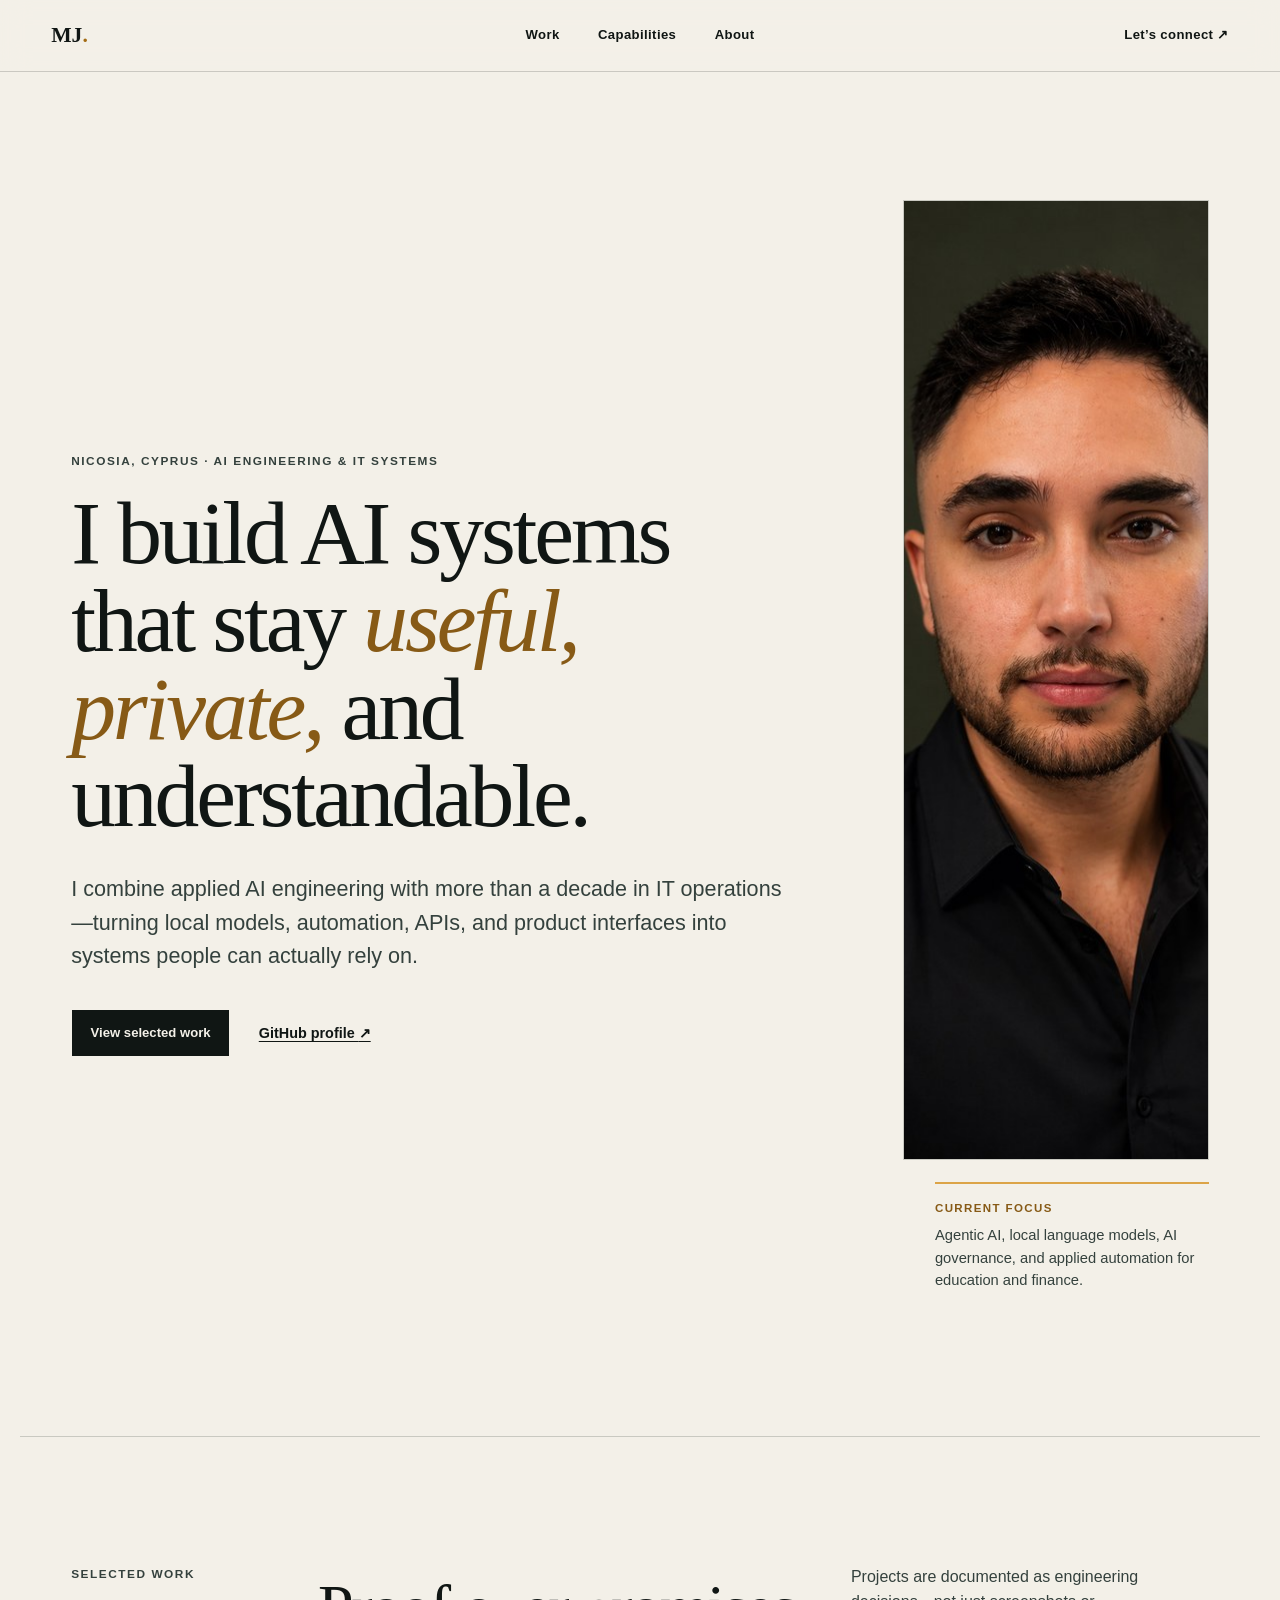
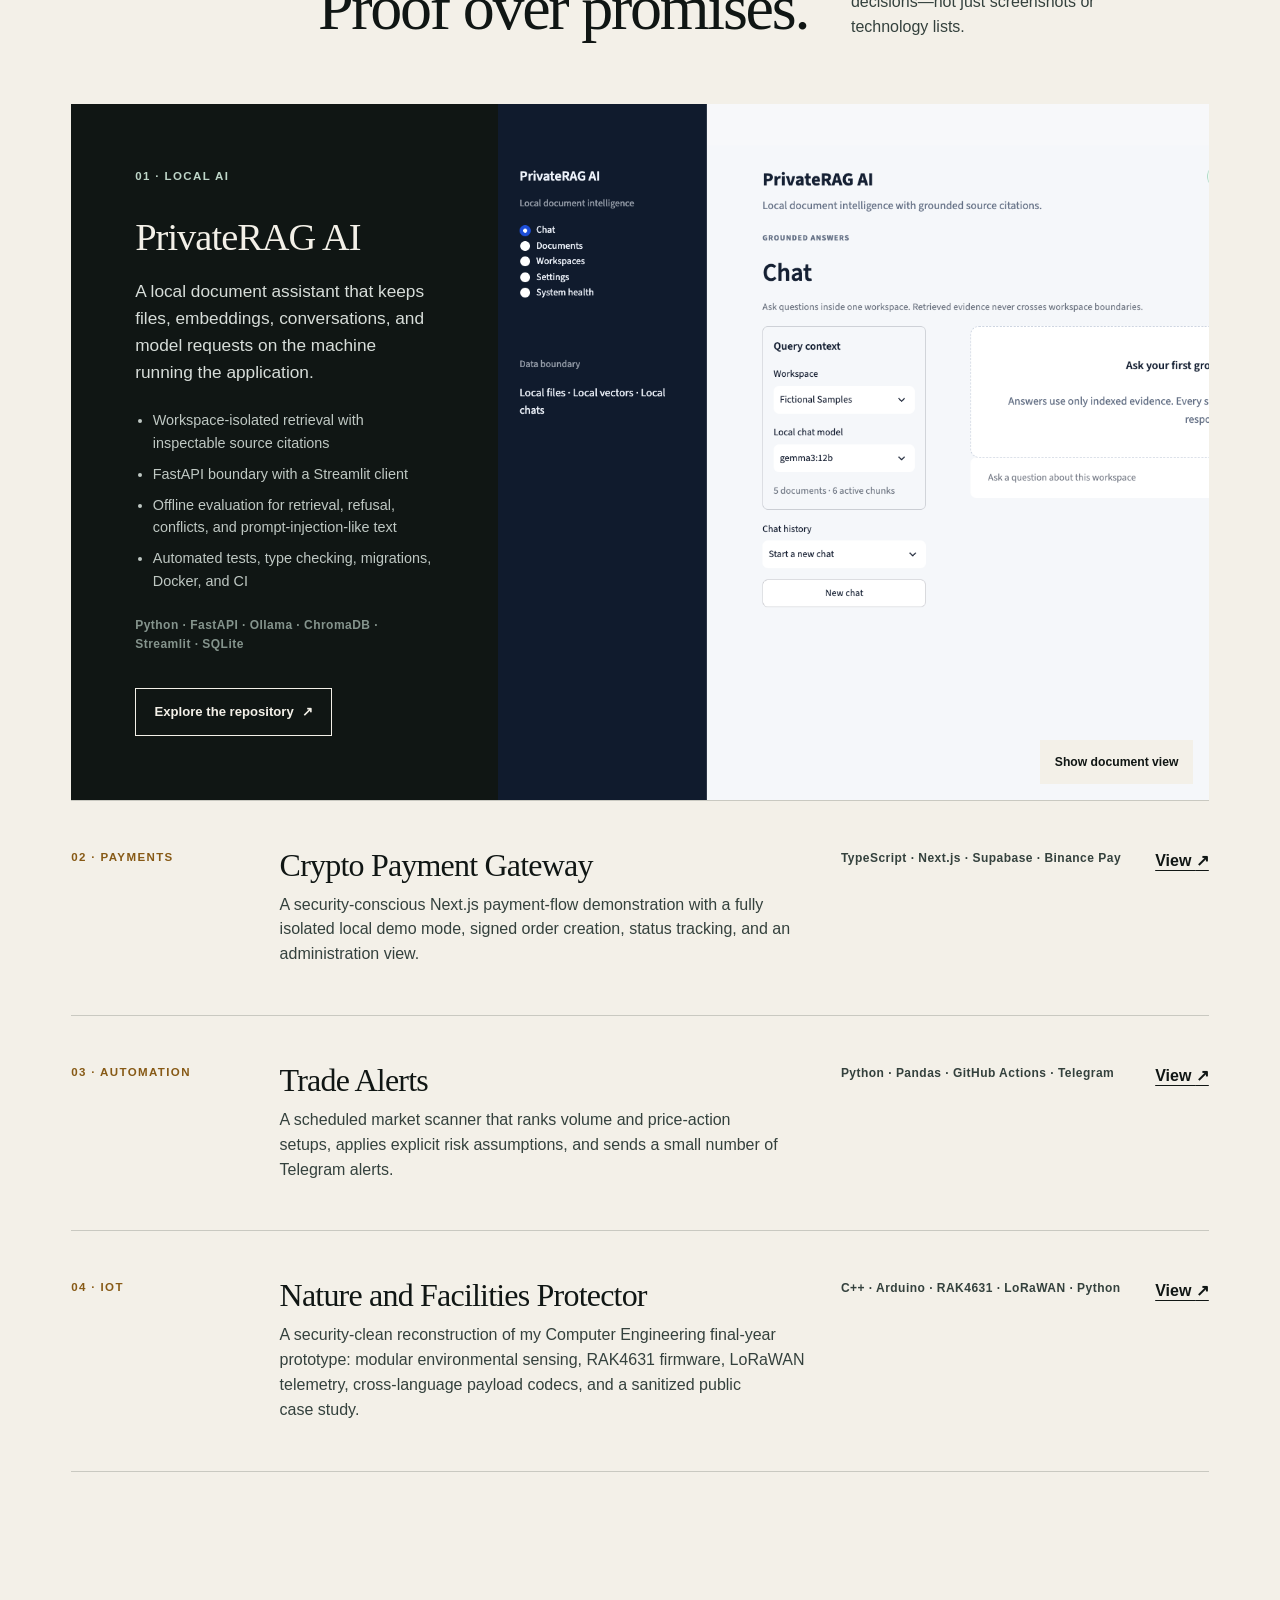
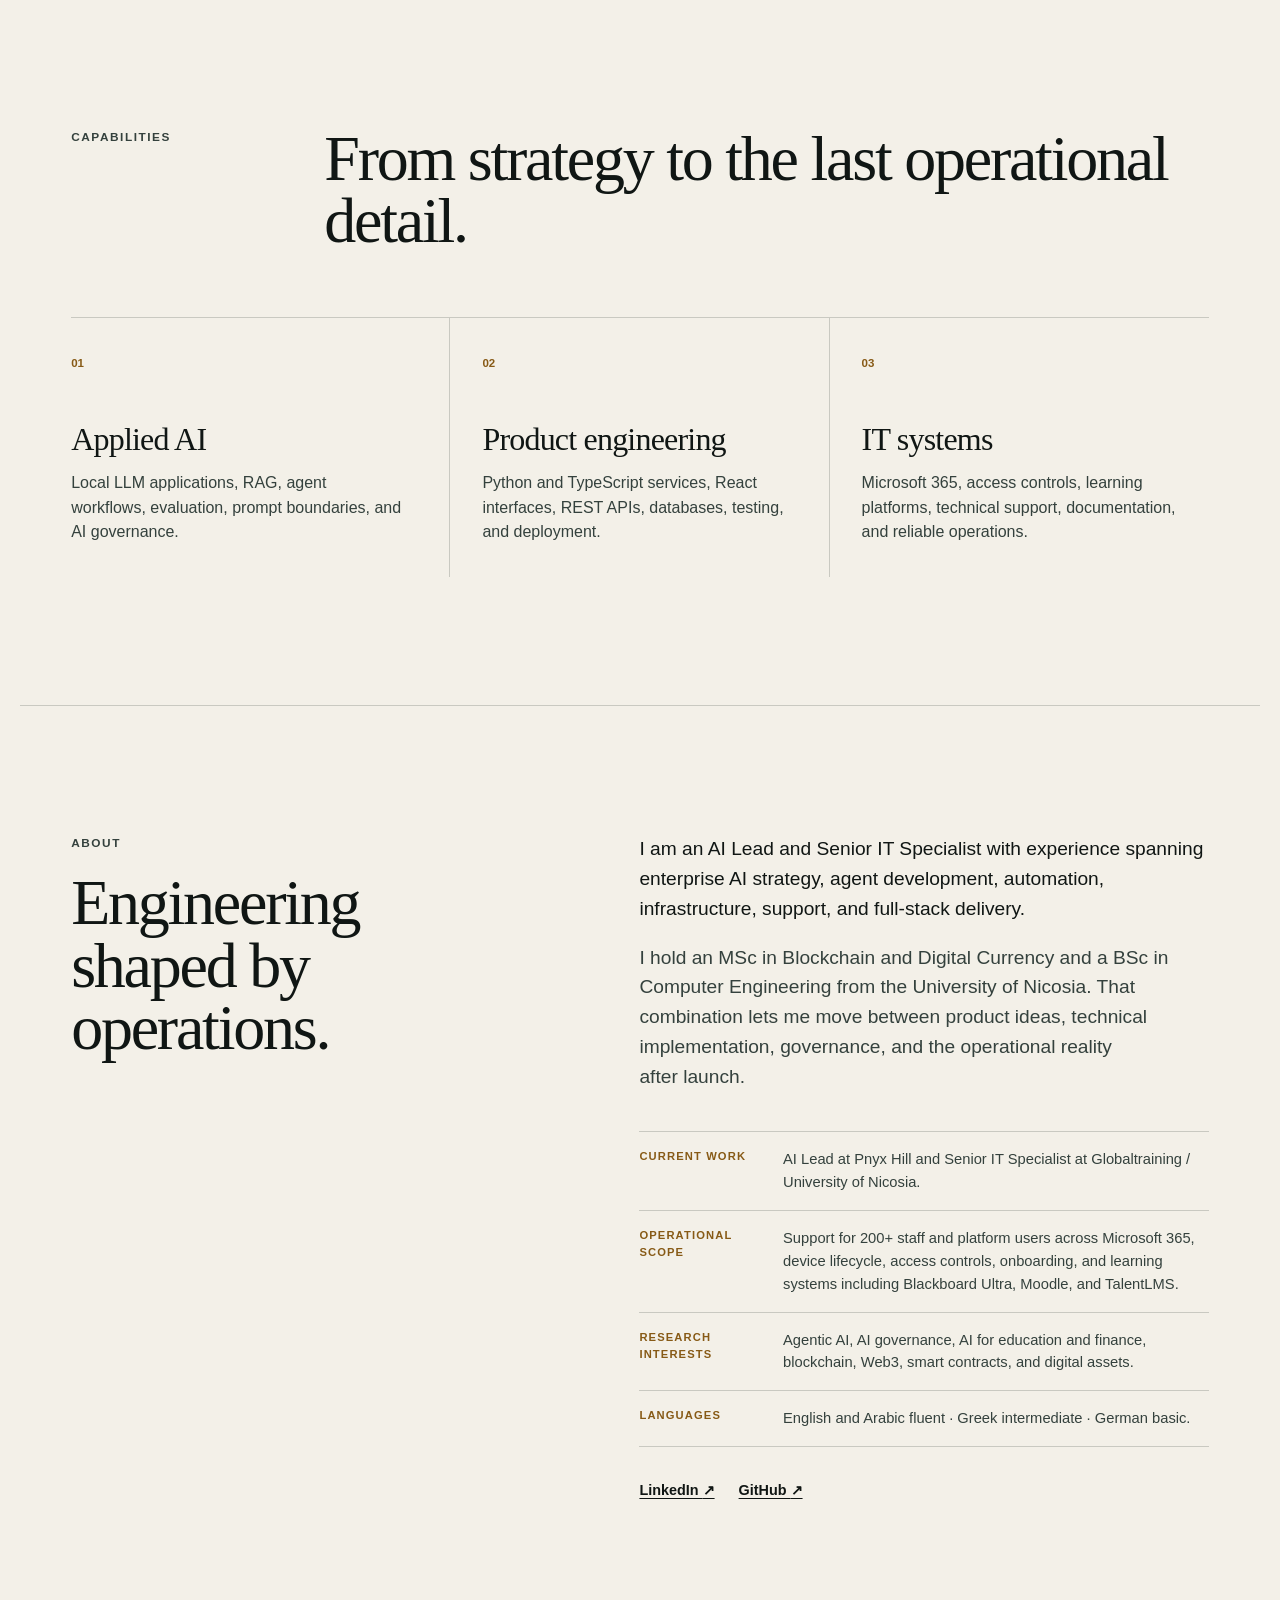
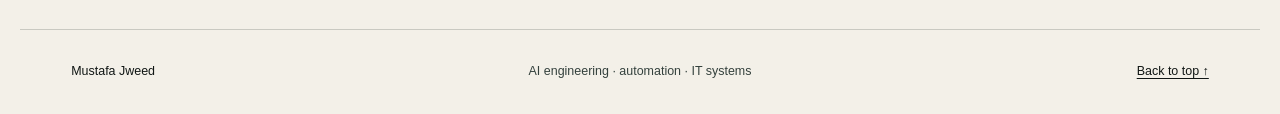
==== commit 35247871: "docs: add Nature and Facilities Protector case study" ====
--- a/index.html
+++ b/index.html
@@ -100,6 +100,15 @@
           <p class="stack">Python · Pandas · GitHub Actions · Telegram</p>
           <a href="https://github.com/itstofi/trade-alerts" target="_blank" rel="noreferrer" aria-label="View Trade Alerts on GitHub">View <span aria-hidden="true">↗</span></a>
         </article>
+        <article class="project-row">
+          <p class="project-index">04 · IoT</p>
+          <div>
+            <h3>Nature and Facilities Protector</h3>
+            <p>A security-clean reconstruction of my Computer Engineering final-year prototype: modular environmental sensing, RAK4631 firmware, LoRaWAN telemetry, cross-language payload codecs, and a sanitized public case study.</p>
+          </div>
+          <p class="stack">C++ · Arduino · RAK4631 · LoRaWAN · Python</p>
+          <a href="https://github.com/itstofi/nature-facilities-protector" target="_blank" rel="noreferrer" aria-label="View Nature and Facilities Protector on GitHub">View <span aria-hidden="true">↗</span></a>
+        </article>
       </div>
     </section>
 
